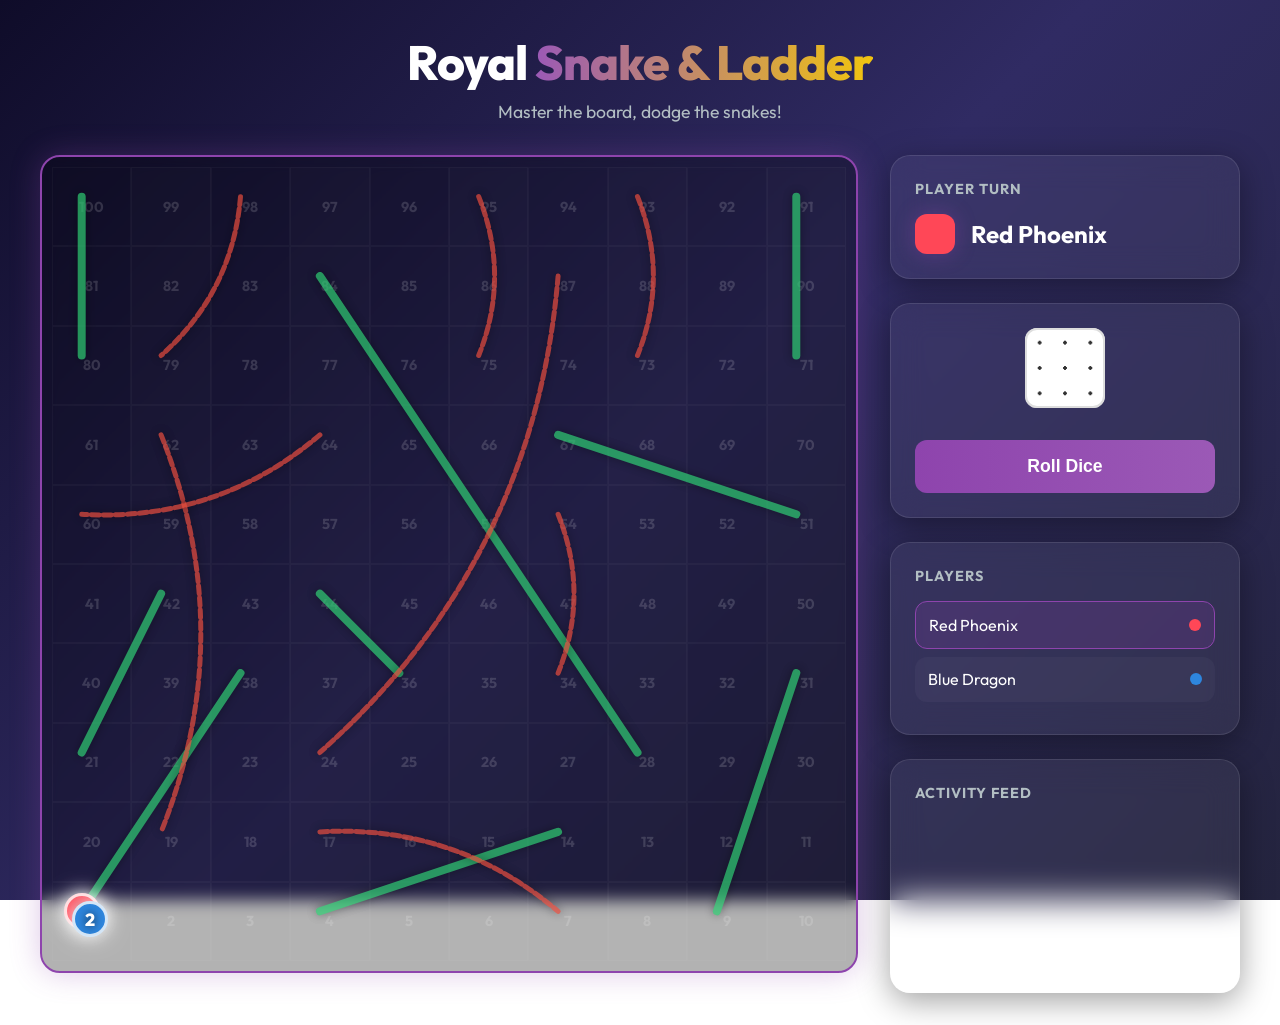
==== index.html @ 5d15c218 "feat: initialize Snake and Ladder game board with dynamic SVG rendering and player movement logic" ====
<!DOCTYPE html>
<html lang="en">
<head>
    <meta charset="UTF-8">
    <meta name="viewport" content="width=device-width, initial-scale=1.0">
    <title>Royal Snake & Ladder | Premium Edition</title>
    <link rel="stylesheet" href="style.css">
    <link href="https://fonts.googleapis.com/css2?family=Outfit:wght@300;400;600;800&display=swap" rel="stylesheet">
</head>
<body>
    <div class="app-container">
        <header>
            <h1>Royal <span>Snake & Ladder</span></h1>
            <p>Master the board, dodge the snakes!</p>
        </header>

        <main>
            <div class="game-layout">
                <!-- Game Board Section -->
                <div class="board-container">
                    <div id="board" class="board">
                        <!-- Cells will be generated by JS -->
                    </div>
                    <svg id="snakes-ladders-svg" class="overlay-svg"></svg>
                    <div id="tokens-container"></div>
                </div>

                <!-- Controls & Info Section -->
                <aside class="game-controls">
                    <div class="status-card glass">
                        <h3>Player Turn</h3>
                        <div id="current-player-info" class="player-info">
                            <div class="player-avatar" id="active-player-avatar"></div>
                            <span id="active-player-name">Waiting...</span>
                        </div>
                    </div>

                    <div class="dice-section glass">
                        <div id="dice" class="dice">
                            <div class="face front"></div>
                            <div class="face back"></div>
                            <div class="face right"></div>
                            <div class="face left"></div>
                            <div class="face top"></div>
                            <div class="face bottom"></div>
                        </div>
                        <button id="roll-btn" class="primary-btn">Roll Dice</button>
                    </div>

                    <div class="players-list glass">
                        <h3>Players</h3>
                        <div id="players-container">
                            <!-- Players list will be populated by JS -->
                        </div>
                    </div>

                    <div class="game-logs glass">
                        <h3>Activity Feed</h3>
                        <div id="logs" class="logs">
                            <div class="log-entry">Welcome to the game!</div>
                        </div>
                    </div>
                </aside>
            </div>
        </main>

        <div id="win-modal" class="modal hidden">
            <div class="modal-content glass">
                <h2 id="winner-name">Player 1 Wins!</h2>
                <p>Congratulations on your victory!</p>
                <button id="restart-btn" class="primary-btn">Play Again</button>
            </div>
        </div>
    </div>
    <script src="script.js"></script>
</body>
</html>
---- style.css ----
:root {
    --primary: #8e44ad;
    --primary-light: #9b59b6;
    --accent: #f1c40f;
    --bg-dark: #0f0c29;
    --bg-gradient: linear-gradient(135deg, #0f0c29, #302b63, #24243e);
    --glass: rgba(255, 255, 255, 0.05);
    --glass-border: rgba(255, 255, 255, 0.1);
    --text: #ffffff;
    --text-dim: #b2bec3;
    --shadow: 0 8px 32px 0 rgba(0, 0, 0, 0.37);
}

* {
    margin: 0;
    padding: 0;
    box-sizing: border-box;
}

body {
    font-family: 'Outfit', sans-serif;
    background: var(--bg-gradient);
    background-attachment: fixed;
    color: var(--text);
    min-height: 100vh;
    display: flex;
    justify-content: center;
    padding: 2rem;
}

.app-container {
    width: 100%;
    max-width: 1200px;
    display: flex;
    flex-direction: column;
    gap: 2rem;
}

header {
    text-align: center;
}

header h1 {
    font-size: 3rem;
    font-weight: 800;
    letter-spacing: -1px;
}

header h1 span {
    background: linear-gradient(to right, var(--primary-light), var(--accent));
    -webkit-background-clip: text;
    -webkit-text-fill-color: transparent;
}

header p {
    color: var(--text-dim);
    font-size: 1.1rem;
    margin-top: 0.5rem;
}

.game-layout {
    display: grid;
    grid-template-columns: 1fr 350px;
    gap: 2rem;
    align-items: start;
}

/* Board Styling */
.board-container {
    position: relative;
    aspect-ratio: 1 / 1;
    background: rgba(0, 0, 0, 0.3);
    backdrop-filter: blur(8px);
    border: 2px solid var(--primary);
    border-radius: 20px;
    padding: 10px;
    box-shadow: 0 0 30px rgba(142, 68, 173, 0.3);
    overflow: hidden;
}

.board {
    display: grid;
    grid-template-columns: repeat(10, 1fr);
    grid-template-rows: repeat(10, 1fr);
    width: 100%;
    height: 100%;
}

.cell {
    border: 1px solid rgba(255, 255, 255, 0.03);
    display: flex;
    align-items: center;
    justify-content: center;
    font-size: 0.9rem;
    font-weight: 700;
    color: rgba(255, 255, 255, 0.15);
    position: relative;
    transition: all 0.3s ease;
}

.cell:nth-child(even) {
    background: rgba(255, 255, 255, 0.01);
}

.cell.active {
    background: rgba(142, 68, 173, 0.1);
    color: var(--text);
}

/* Overlay for Snakes & Ladders */
.overlay-svg {
    position: absolute;
    top: 0;
    left: 0;
    width: 100%;
    height: 100%;
    pointer-events: none;
    z-index: 5;
}

/* Tokens */
#tokens-container {
    position: absolute;
    top: 0;
    left: 0;
    width: 100%;
    height: 100%;
    pointer-events: none;
    z-index: 10;
}

.token {
    position: absolute;
    width: 36px;
    height: 36px;
    border-radius: 50%;
    box-shadow: 0 0 20px currentColor;
    transition: all 0.6s cubic-bezier(0.175, 0.885, 0.32, 1.275);
    display: flex;
    align-items: center;
    justify-content: center;
    font-weight: 800;
    font-size: 1.1rem;
    color: white;
    text-shadow: 0 0 10px rgba(0,0,0,0.8);
    border: 3px solid rgba(255,255,255,0.8);
    z-index: 20;
}

/* Controls */
.game-controls {
    display: flex;
    flex-direction: column;
    gap: 1.5rem;
}

.glass {
    background: var(--glass);
    backdrop-filter: blur(16px);
    border: 1px solid var(--glass-border);
    border-radius: 20px;
    padding: 1.5rem;
    box-shadow: var(--shadow);
}

.status-card h3, .players-list h3, .game-logs h3 {
    font-size: 0.9rem;
    text-transform: uppercase;
    letter-spacing: 1px;
    color: var(--text-dim);
    margin-bottom: 1rem;
}

.player-info {
    display: flex;
    align-items: center;
    gap: 1rem;
}

.player-avatar {
    width: 40px;
    height: 40px;
    border-radius: 12px;
    background: var(--primary);
    box-shadow: 0 0 20px rgba(142, 68, 173, 0.4);
}

#active-player-name {
    font-size: 1.5rem;
    font-weight: 700;
}

/* Dice */
.dice-section {
    display: flex;
    flex-direction: column;
    align-items: center;
    gap: 2rem;
}

.dice {
    position: relative;
    width: 80px;
    height: 80px;
    transform-style: preserve-3d;
    transition: transform 1s cubic-bezier(0.175, 0.885, 0.32, 1.275);
}

.face {
    position: absolute;
    width: 80px;
    height: 80px;
    background: white;
    border: 2px solid #ddd;
    border-radius: 12px;
    display: grid;
    grid-template: repeat(3, 1fr) / repeat(3, 1fr);
    padding: 10px;
}

/* Dice dots */
.face::before {
    content: '';
    position: absolute;
    width: 100%;
    height: 100%;
    top: 0;
    left: 0;
    background-image: radial-gradient(circle at var(--x) var(--y), #333 10%, transparent 11%);
    background-size: 33.33% 33.33%;
}

.front  { transform: rotateY(0deg) translateZ(40px); }
.back   { transform: rotateY(180deg) translateZ(40px); }
.right  { transform: rotateY(90deg) translateZ(40px); }
.left   { transform: rotateY(-90deg) translateZ(40px); }
.top    { transform: rotateX(90deg) translateZ(40px); }
.bottom { transform: rotateX(-90deg) translateZ(40px); }

/* Dice face dot positions */
.front::before { --x: 50%; --y: 50%; } /* 1 */
.back::before { /* 6 */
    background-image: 
        radial-gradient(circle at 25% 20%, #333 15%, transparent 16%),
        radial-gradient(circle at 25% 50%, #333 15%, transparent 16%),
        radial-gradient(circle at 25% 80%, #333 15%, transparent 16%),
        radial-gradient(circle at 75% 20%, #333 15%, transparent 16%),
        radial-gradient(circle at 75% 50%, #333 15%, transparent 16%),
        radial-gradient(circle at 75% 80%, #333 15%, transparent 16%);
    background-size: 100% 100%;
}
.right::before { /* 3 */
    background-image: 
        radial-gradient(circle at 25% 25%, #333 15%, transparent 16%),
        radial-gradient(circle at 50% 50%, #333 15%, transparent 16%),
        radial-gradient(circle at 75% 75%, #333 15%, transparent 16%);
    background-size: 100% 100%;
}
.left::before { /* 4 */
    background-image: 
        radial-gradient(circle at 25% 25%, #333 15%, transparent 16%),
        radial-gradient(circle at 75% 25%, #333 15%, transparent 16%),
        radial-gradient(circle at 25% 75%, #333 15%, transparent 16%),
        radial-gradient(circle at 75% 75%, #333 15%, transparent 16%);
    background-size: 100% 100%;
}
.top::before { /* 5 */
    background-image: 
        radial-gradient(circle at 25% 25%, #333 15%, transparent 16%),
        radial-gradient(circle at 75% 25%, #333 15%, transparent 16%),
        radial-gradient(circle at 50% 50%, #333 15%, transparent 16%),
        radial-gradient(circle at 25% 75%, #333 15%, transparent 16%),
        radial-gradient(circle at 75% 75%, #333 15%, transparent 16%);
    background-size: 100% 100%;
}
.bottom::before { /* 2 */
    background-image: 
        radial-gradient(circle at 25% 25%, #333 15%, transparent 16%),
        radial-gradient(circle at 75% 75%, #333 15%, transparent 16%);
    background-size: 100% 100%;
}

.primary-btn {
    background: linear-gradient(to right, var(--primary), var(--primary-light));
    border: none;
    padding: 1rem 2rem;
    border-radius: 12px;
    color: white;
    font-weight: 700;
    font-size: 1.1rem;
    cursor: pointer;
    transition: transform 0.2s, box-shadow 0.2s;
    width: 100%;
}

.primary-btn:hover {
    transform: translateY(-2px);
    box-shadow: 0 10px 20px rgba(142, 68, 173, 0.3);
}

.primary-btn:active {
    transform: translateY(0);
}

/* Players List */
.player-list-item {
    display: flex;
    align-items: center;
    justify-content: space-between;
    padding: 0.8rem;
    border-radius: 12px;
    margin-bottom: 0.5rem;
    background: rgba(255, 255, 255, 0.03);
}

.player-list-item.active {
    background: rgba(142, 68, 173, 0.2);
    border: 1px solid var(--primary);
}

.player-marker {
    width: 12px;
    height: 12px;
    border-radius: 50%;
}

/* Game Logs */
.logs {
    height: 150px;
    overflow-y: auto;
    font-size: 0.9rem;
    color: var(--text-dim);
    display: flex;
    flex-direction: column-reverse;
    gap: 0.5rem;
}

.log-entry {
    padding: 0.8rem;
    border-bottom: 1px solid rgba(255, 255, 255, 0.05);
    color: var(--text);
    font-weight: 500;
}

/* Modal */
.modal {
    position: fixed;
    top: 0;
    left: 0;
    width: 100%;
    height: 100%;
    background: rgba(0, 0, 0, 0.8);
    display: flex;
    align-items: center;
    justify-content: center;
    z-index: 100;
    opacity: 1;
    transition: opacity 0.3s;
}

.hidden {
    opacity: 0;
    pointer-events: none;
}

.modal-content {
    text-align: center;
    max-width: 400px;
    width: 90%;
}

.modal-content h2 {
    font-size: 2.5rem;
    margin-bottom: 1rem;
}

/* Animations */
@keyframes shake {
    0% { transform: rotate(0); }
    25% { transform: rotate(5deg); }
    50% { transform: rotate(-5deg); }
    75% { transform: rotate(5deg); }
    100% { transform: rotate(0); }
}

.rolling {
    animation: shake 0.2s infinite;
}

/* Mobile Responsiveness */
@media (max-width: 900px) {
    .game-layout {
        grid-template-columns: 1fr;
    }
    
    .game-controls {
        order: 2;
    }
}
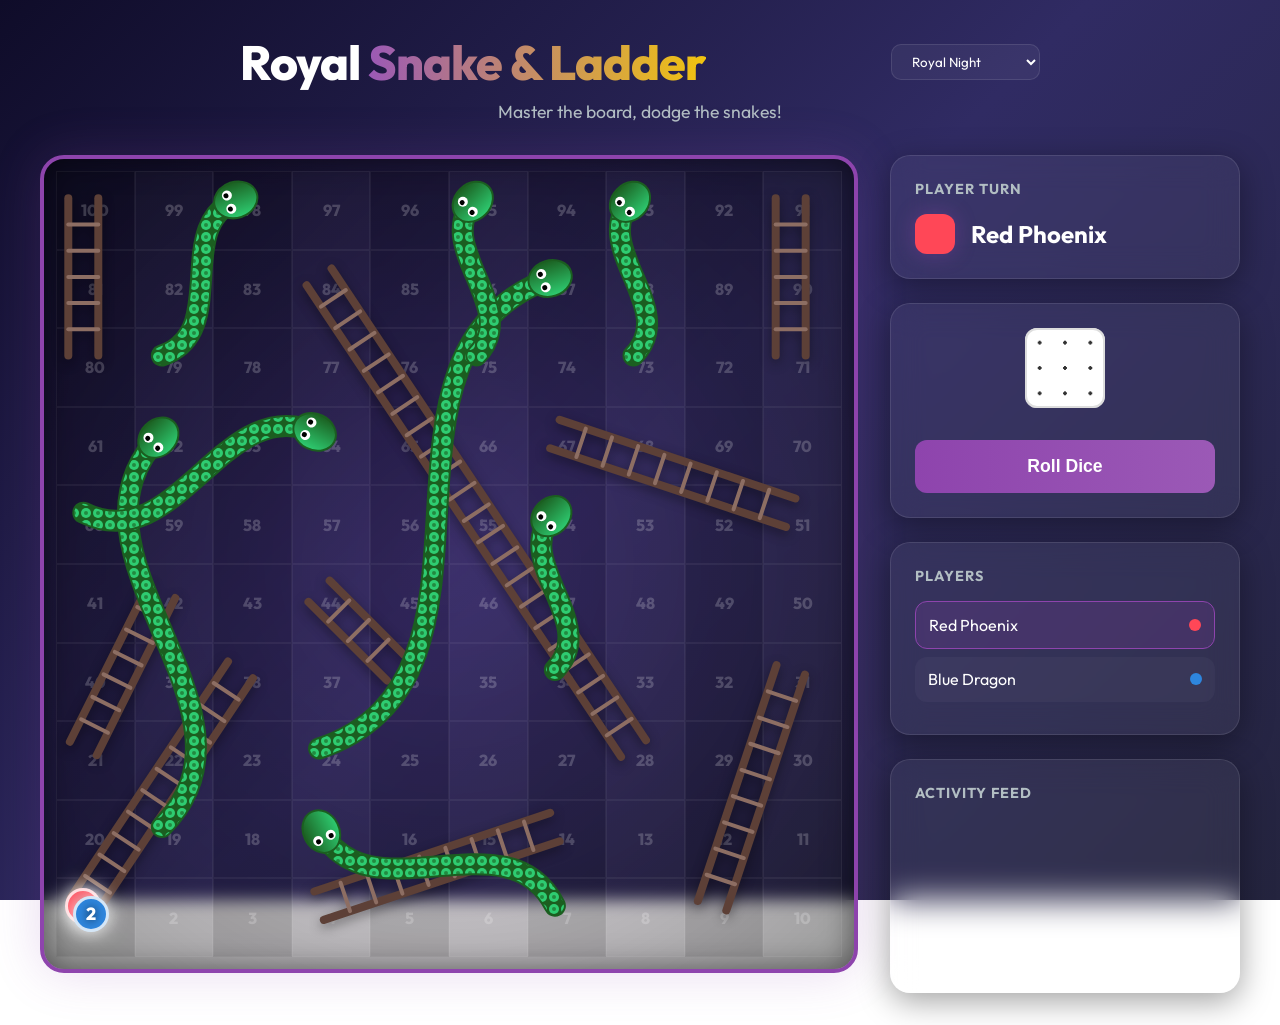
==== commit 267583f7: "feat: add theme switcher, decorative snake/ladder assets, and dynamic SVG board rendering." ====
--- a/index.html
+++ b/index.html
@@ -7,10 +7,20 @@
     <link rel="stylesheet" href="style.css">
     <link href="https://fonts.googleapis.com/css2?family=Outfit:wght@300;400;600;800&display=swap" rel="stylesheet">
 </head>
-<body>
+<body class="theme-royal">
     <div class="app-container">
         <header>
-            <h1>Royal <span>Snake & Ladder</span></h1>
+            <div class="header-top">
+                <h1>Royal <span>Snake & Ladder</span></h1>
+                <div class="theme-controls">
+                    <select id="theme-select">
+                        <option value="theme-royal">Royal Night</option>
+                        <option value="theme-emerald">Emerald Forest</option>
+                        <option value="theme-ocean">Midnight Ocean</option>
+                        <option value="theme-sunset">Sunset Gold</option>
+                    </select>
+                </div>
+            </div>
             <p>Master the board, dodge the snakes!</p>
         </header>
 
--- a/style.css
+++ b/style.css
@@ -9,6 +9,40 @@
     --text: #ffffff;
     --text-dim: #b2bec3;
     --shadow: 0 8px 32px 0 rgba(0, 0, 0, 0.37);
+    --snake-color: #2ecc71;
+    --snake-color-dark: #1b5e20;
+    --ladder-color: #5D4037;
+    --ladder-rung: #8D6E63;
+}
+
+.theme-emerald {
+    --primary: #27ae60;
+    --primary-light: #2ecc71;
+    --accent: #f1c40f;
+    --bg-dark: #0a1f0a;
+    --bg-gradient: linear-gradient(135deg, #0a1f0a, #1b3300, #001a00);
+    --snake-color: #f1c40f;
+    --snake-color-dark: #964b00;
+}
+
+.theme-ocean {
+    --primary: #2980b9;
+    --primary-light: #3498db;
+    --accent: #1abc9c;
+    --bg-dark: #001a33;
+    --bg-gradient: linear-gradient(135deg, #001a33, #002b4d, #001021);
+    --snake-color: #1abc9c;
+    --snake-color-dark: #0e6251;
+}
+
+.theme-sunset {
+    --primary: #e67e22;
+    --primary-light: #f39c12;
+    --accent: #f1c40f;
+    --bg-dark: #2c1a00;
+    --bg-gradient: linear-gradient(135deg, #2c1a00, #4d2b00, #211000);
+    --snake-color: #c0392b;
+    --snake-color-dark: #7b241c;
 }
 
 * {
@@ -26,6 +60,7 @@
     display: flex;
     justify-content: center;
     padding: 2rem;
+    transition: background 0.5s ease;
 }
 
 .app-container {
@@ -38,6 +73,14 @@
 
 header {
     text-align: center;
+}
+
+.header-top {
+    display: flex;
+    justify-content: space-between;
+    align-items: center;
+    max-width: 800px;
+    margin: 0 auto;
 }
 
 header h1 {
@@ -56,6 +99,21 @@
     color: var(--text-dim);
     font-size: 1.1rem;
     margin-top: 0.5rem;
+}
+
+.theme-controls select {
+    background: var(--glass);
+    border: 1px solid var(--glass-border);
+    color: white;
+    padding: 0.5rem 1rem;
+    border-radius: 10px;
+    font-family: inherit;
+    cursor: pointer;
+    outline: none;
+}
+
+.theme-controls select option {
+    background: #1a1a1a;
 }
 
 .game-layout {
@@ -69,12 +127,14 @@
 .board-container {
     position: relative;
     aspect-ratio: 1 / 1;
-    background: rgba(0, 0, 0, 0.3);
+    background: radial-gradient(circle at center, rgba(142, 68, 173, 0.1) 0%, rgba(0, 0, 0, 0.4) 100%);
     backdrop-filter: blur(8px);
-    border: 2px solid var(--primary);
-    border-radius: 20px;
-    padding: 10px;
-    box-shadow: 0 0 30px rgba(142, 68, 173, 0.3);
+    border: 4px solid var(--primary);
+    border-radius: 24px;
+    padding: 12px;
+    box-shadow: 
+        0 0 50px rgba(142, 68, 173, 0.2),
+        inset 0 0 30px rgba(0, 0, 0, 0.5);
     overflow: hidden;
 }
 
@@ -87,24 +147,35 @@
 }
 
 .cell {
-    border: 1px solid rgba(255, 255, 255, 0.03);
+    border: 1px solid rgba(255, 255, 255, 0.05);
     display: flex;
     align-items: center;
     justify-content: center;
-    font-size: 0.9rem;
-    font-weight: 700;
-    color: rgba(255, 255, 255, 0.15);
+    font-size: 1rem;
+    font-weight: 800;
+    color: rgba(255, 255, 255, 0.2);
     position: relative;
     transition: all 0.3s ease;
-}
-
-.cell:nth-child(even) {
-    background: rgba(255, 255, 255, 0.01);
+    background: rgba(255, 255, 255, 0.02);
+}
+
+.cell-dark {
+    background: rgba(0, 0, 0, 0.1);
+}
+
+.cell span {
+    z-index: 2;
+}
+
+.cell:hover {
+    background: rgba(142, 68, 173, 0.1);
+    color: rgba(255, 255, 255, 0.6);
 }
 
 .cell.active {
-    background: rgba(142, 68, 173, 0.1);
+    background: rgba(142, 68, 173, 0.2);
     color: var(--text);
+    box-shadow: inset 0 0 15px rgba(142, 68, 173, 0.3);
 }
 
 /* Overlay for Snakes & Ladders */
@@ -116,6 +187,7 @@
     height: 100%;
     pointer-events: none;
     z-index: 5;
+    overflow: visible;
 }
 
 /* Tokens */
@@ -218,7 +290,6 @@
     padding: 10px;
 }
 
-/* Dice dots */
 .face::before {
     content: '';
     position: absolute;
@@ -237,7 +308,6 @@
 .top    { transform: rotateX(90deg) translateZ(40px); }
 .bottom { transform: rotateX(-90deg) translateZ(40px); }
 
-/* Dice face dot positions */
 .front::before { --x: 50%; --y: 50%; } /* 1 */
 .back::before { /* 6 */
     background-image: 
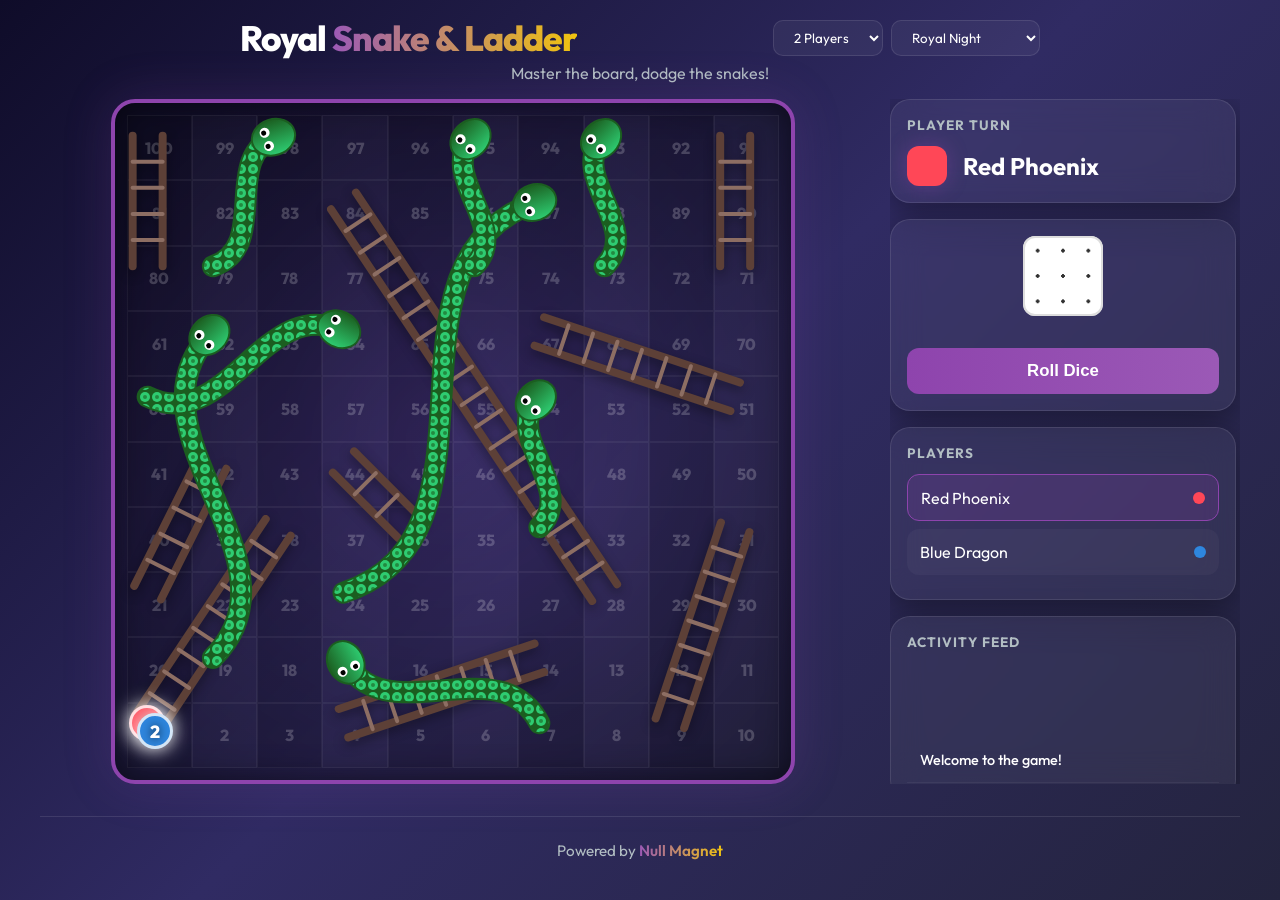
==== commit 9069cb99: "feat: add player count selector and app footer with responsive layout improvements" ====
--- a/index.html
+++ b/index.html
@@ -12,7 +12,12 @@
         <header>
             <div class="header-top">
                 <h1>Royal <span>Snake & Ladder</span></h1>
-                <div class="theme-controls">
+                <div class="header-controls">
+                    <select id="players-select">
+                        <option value="2">2 Players</option>
+                        <option value="3">3 Players</option>
+                        <option value="4">4 Players</option>
+                    </select>
                     <select id="theme-select">
                         <option value="theme-royal">Royal Night</option>
                         <option value="theme-emerald">Emerald Forest</option>
@@ -74,6 +79,10 @@
             </div>
         </main>
 
+        <footer class="app-footer">
+            <p>Powered by <span class="brand-name">Null Magnet</span></p>
+        </footer>
+
         <div id="win-modal" class="modal hidden">
             <div class="modal-content glass">
                 <h2 id="winner-name">Player 1 Wins!</h2>
--- a/style.css
+++ b/style.css
@@ -59,16 +59,38 @@
     min-height: 100vh;
     display: flex;
     justify-content: center;
-    padding: 2rem;
+    padding: 1rem;
     transition: background 0.5s ease;
 }
 
+@media (min-width: 901px) {
+    body {
+        height: 100vh;
+        height: 100dvh;
+        overflow: hidden;
+    }
+}
+
 .app-container {
     width: 100%;
     max-width: 1200px;
     display: flex;
     flex-direction: column;
-    gap: 2rem;
+    gap: 1rem;
+}
+
+@media (min-width: 901px) {
+    .app-container {
+        height: 100%;
+        justify-content: space-between;
+    }
+    
+    main {
+        flex: 1 1 0%;
+        min-height: 0;
+        display: flex;
+        flex-direction: column;
+    }
 }
 
 header {
@@ -84,7 +106,7 @@
 }
 
 header h1 {
-    font-size: 3rem;
+    font-size: 2.2rem;
     font-weight: 800;
     letter-spacing: -1px;
 }
@@ -97,11 +119,16 @@
 
 header p {
     color: var(--text-dim);
-    font-size: 1.1rem;
-    margin-top: 0.5rem;
-}
-
-.theme-controls select {
+    font-size: 1rem;
+    margin-top: 0.2rem;
+}
+
+.header-controls {
+    display: flex;
+    gap: 0.5rem;
+}
+
+.header-controls select {
     background: var(--glass);
     border: 1px solid var(--glass-border);
     color: white;
@@ -112,15 +139,23 @@
     outline: none;
 }
 
-.theme-controls select option {
+.header-controls select option {
     background: #1a1a1a;
 }
 
 .game-layout {
     display: grid;
     grid-template-columns: 1fr 350px;
-    gap: 2rem;
+    gap: 1.5rem;
     align-items: start;
+}
+
+@media (min-width: 901px) {
+    .game-layout {
+        flex: 1 1 0%;
+        min-height: 0;
+        align-items: stretch;
+    }
 }
 
 /* Board Styling */
@@ -136,6 +171,12 @@
         0 0 50px rgba(142, 68, 173, 0.2),
         inset 0 0 30px rgba(0, 0, 0, 0.5);
     overflow: hidden;
+    
+    height: 100%;
+    max-height: 100%;
+    max-width: 100%;
+    min-height: 0;
+    margin: 0 auto;
 }
 
 .board {
@@ -223,7 +264,16 @@
 .game-controls {
     display: flex;
     flex-direction: column;
-    gap: 1.5rem;
+    gap: 1rem;
+    min-height: 0;
+}
+
+@media (min-width: 901px) {
+    .game-controls {
+        max-height: 100%;
+        overflow-y: auto;
+        padding-right: 4px;
+    }
 }
 
 .glass {
@@ -231,16 +281,16 @@
     backdrop-filter: blur(16px);
     border: 1px solid var(--glass-border);
     border-radius: 20px;
-    padding: 1.5rem;
+    padding: 1rem;
     box-shadow: var(--shadow);
 }
 
 .status-card h3, .players-list h3, .game-logs h3 {
-    font-size: 0.9rem;
+    font-size: 0.85rem;
     text-transform: uppercase;
     letter-spacing: 1px;
     color: var(--text-dim);
-    margin-bottom: 1rem;
+    margin-bottom: 0.75rem;
 }
 
 .player-info {
@@ -353,11 +403,11 @@
 .primary-btn {
     background: linear-gradient(to right, var(--primary), var(--primary-light));
     border: none;
-    padding: 1rem 2rem;
+    padding: 0.8rem 1.5rem;
     border-radius: 12px;
     color: white;
     font-weight: 700;
-    font-size: 1.1rem;
+    font-size: 1.05rem;
     cursor: pointer;
     transition: transform 0.2s, box-shadow 0.2s;
     width: 100%;
@@ -396,7 +446,7 @@
 
 /* Game Logs */
 .logs {
-    height: 150px;
+    height: 120px;
     overflow-y: auto;
     font-size: 0.9rem;
     color: var(--text-dim);
@@ -457,6 +507,28 @@
     animation: shake 0.2s infinite;
 }
 
+/* Footer styling */
+.app-footer {
+    text-align: center;
+    padding: 1.5rem 0;
+    margin-top: 1rem;
+    font-size: 0.95rem;
+    color: var(--text-dim);
+    border-top: 1px solid var(--glass-border);
+}
+
+.app-footer .brand-name {
+    font-weight: 600;
+    background: linear-gradient(to right, var(--primary-light), var(--accent));
+    -webkit-background-clip: text;
+    -webkit-text-fill-color: transparent;
+    transition: filter 0.3s ease;
+}
+
+.app-footer .brand-name:hover {
+    filter: brightness(1.2);
+}
+
 /* Mobile Responsiveness */
 @media (max-width: 900px) {
     .game-layout {
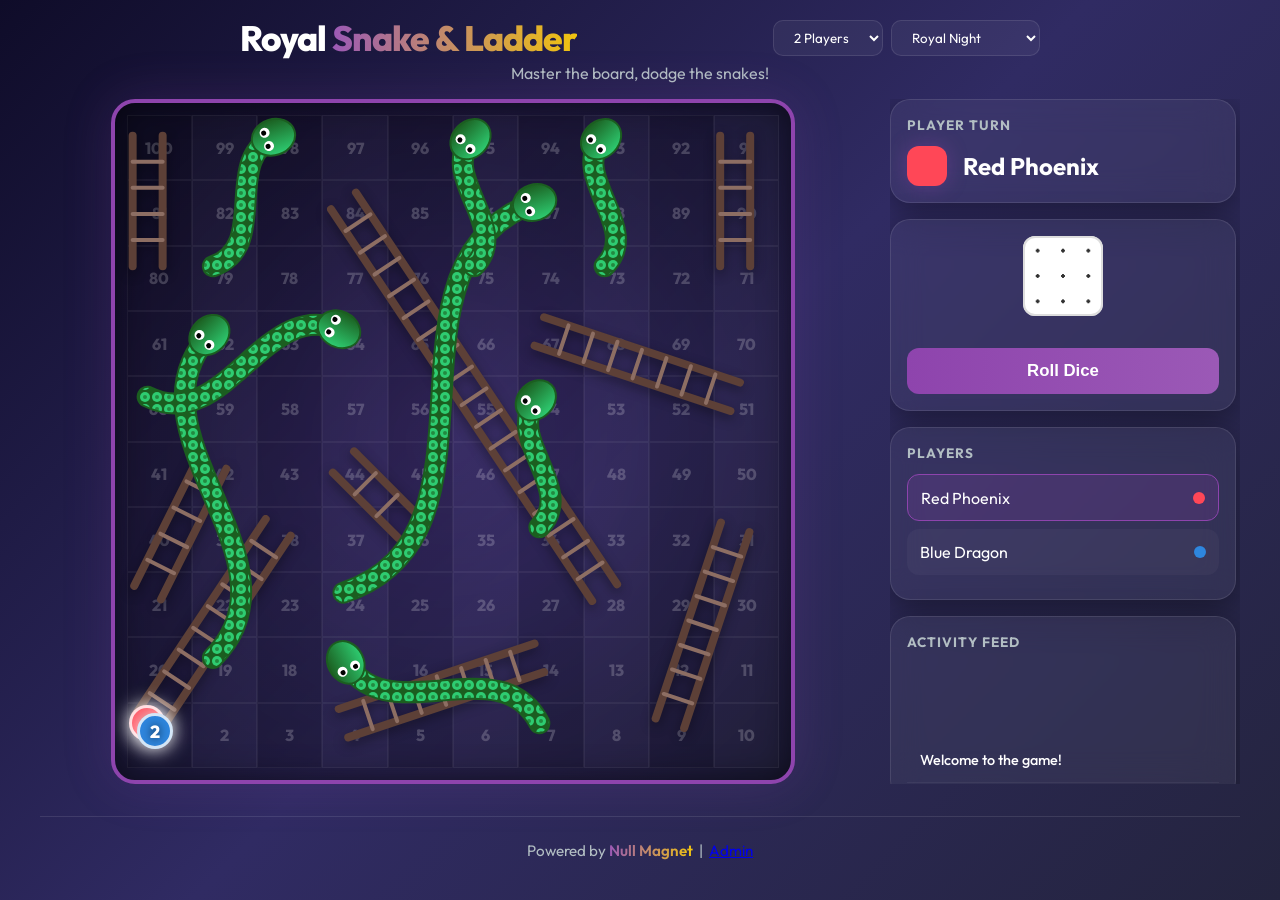
==== commit 7eb74109: "feat: add admin link to footer and include analytics script" ====
--- a/index.html
+++ b/index.html
@@ -80,7 +80,7 @@
         </main>
 
         <footer class="app-footer">
-            <p>Powered by <span class="brand-name">Null Magnet</span></p>
+            <p>Powered by <span class="brand-name">Null Magnet</span> &nbsp;|&nbsp; <a href="admin.html" class="admin-link">Admin</a></p>
         </footer>
 
         <div id="win-modal" class="modal hidden">
@@ -91,6 +91,7 @@
             </div>
         </div>
     </div>
+    <script src="analytics.js"></script>
     <script src="script.js"></script>
 </body>
 </html>
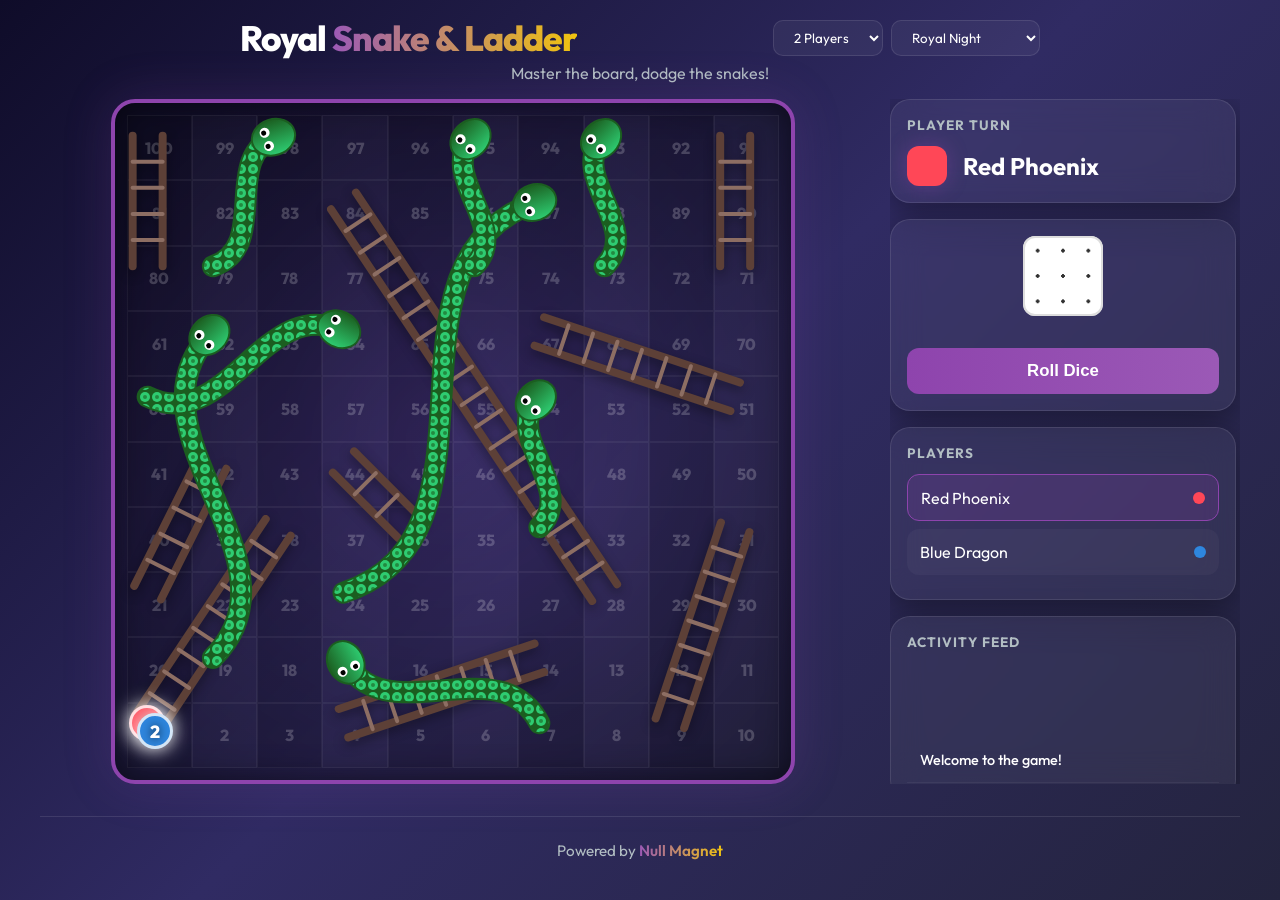
==== commit eeda31fd: "style: remove admin link from the application footer" ====
--- a/index.html
+++ b/index.html
@@ -80,7 +80,7 @@
         </main>
 
         <footer class="app-footer">
-            <p>Powered by <span class="brand-name">Null Magnet</span> &nbsp;|&nbsp; <a href="admin.html" class="admin-link">Admin</a></p>
+            <p>Powered by <span class="brand-name">Null Magnet</span></p>
         </footer>
 
         <div id="win-modal" class="modal hidden">
